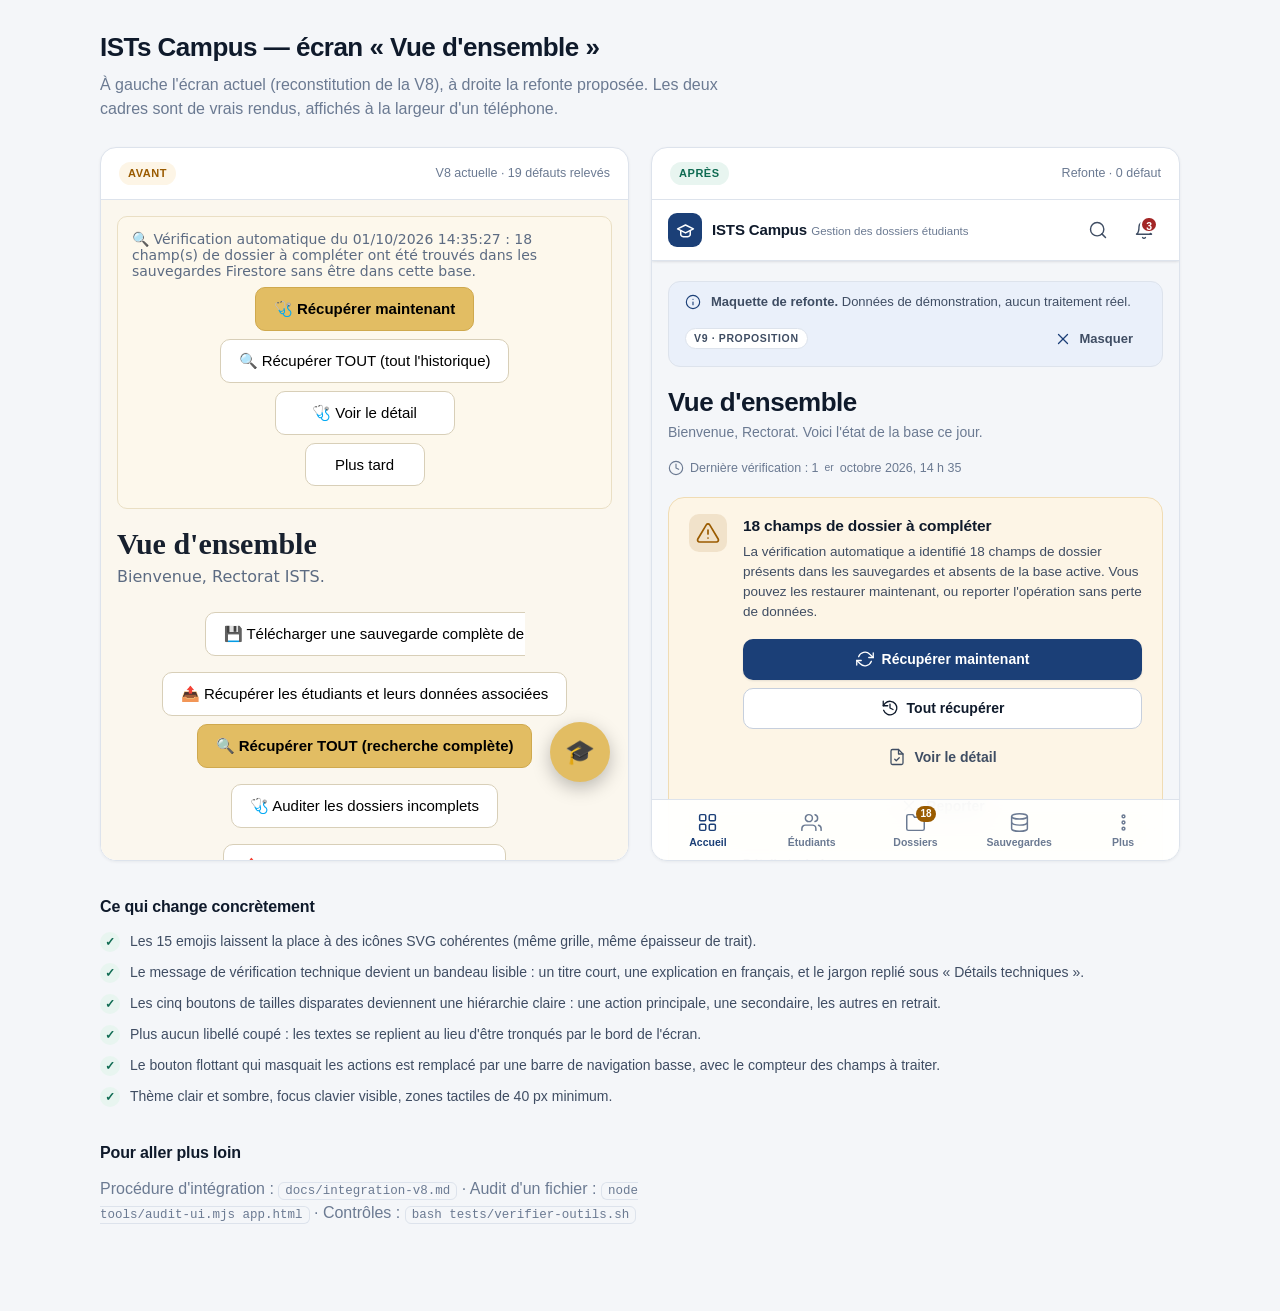
==== design/comparaison.html @ 503d5bab "docs(design): comparaison visuelle avant / après Page design/comparaison.html : les deux écrans côte" ====
<!DOCTYPE html>
<html lang="fr">
<head>
<meta charset="utf-8">
<meta name="viewport" content="width=device-width, initial-scale=1">
<meta name="color-scheme" content="light dark">
<title>Comparaison avant / après · ISTS Campus</title>
<style>
  :root{
    --fond:#f4f6f9; --carte:#fff; --bord:#dde3ec; --texte:#0f1a2b;
    --texte-2:#3f4d63; --muet:#6b7a92; --marque:#1b3f77; --accent:#2563eb;
    --ok:#0f6b52; --ok-fond:#e8f5f0; --alerte:#9a5b00; --alerte-fond:#fdf5e6;
    --police:-apple-system,BlinkMacSystemFont,"Segoe UI",Roboto,"Helvetica Neue",Arial,sans-serif;
  }
  @media (prefers-color-scheme:dark){
    :root{--fond:#0b1220;--carte:#111a2b;--bord:#26334b;--texte:#eaf0f8;
          --texte-2:#c2cddc;--muet:#93a2b8;--marque:#9dc0ff;--accent:#6ea8fe;
          --ok:#7fd8bd;--ok-fond:#122b25;--alerte:#f0c07a;--alerte-fond:#2c2413;}
  }
  *{box-sizing:border-box}
  body{margin:0;background:var(--fond);color:var(--texte);font-family:var(--police);
       line-height:1.5;padding:28px 18px 60px}
  .contenu{max-width:1080px;margin:0 auto}
  h1{font-size:26px;letter-spacing:-.02em;margin:0 0 6px}
  .intro{color:var(--muet);margin:0 0 26px;max-width:70ch}
  .grille{display:grid;gap:22px;grid-template-columns:1fr}
  @media (min-width:900px){.grille{grid-template-columns:1fr 1fr}}
  .colonne{background:var(--carte);border:1px solid var(--bord);border-radius:16px;
           overflow:hidden;box-shadow:0 1px 3px rgba(15,26,43,.06)}
  .entete{display:flex;align-items:center;gap:10px;padding:14px 18px;border-bottom:1px solid var(--bord);
          font-size:14px;font-weight:650}
  .pastille{font-size:11px;font-weight:700;letter-spacing:.05em;text-transform:uppercase;
            padding:3px 9px;border-radius:999px}
  .pastille--avant{background:var(--alerte-fond);color:var(--alerte)}
  .pastille--apres{background:var(--ok-fond);color:var(--ok)}
  .note{color:var(--muet);font-size:12.5px;font-weight:500;margin-left:auto}
  .cadre{background:#fff;padding:0;height:660px}
  .cadre iframe{width:100%;height:100%;border:0;display:block}
  h2{font-size:16px;margin:34px 0 12px;letter-spacing:-.01em}
  ul{list-style:none;padding:0;margin:0;display:grid;gap:10px}
  li{display:flex;gap:10px;align-items:flex-start;font-size:14px;color:var(--texte-2)}
  .coche{flex:0 0 auto;width:20px;height:20px;border-radius:50%;background:var(--ok-fond);color:var(--ok);
         display:grid;place-items:center;font-size:12px;font-weight:700;margin-top:1px}
  a{color:var(--accent)}
  code{background:var(--fond);border:1px solid var(--bord);border-radius:6px;padding:1px 6px;font-size:12.5px}
</style>
</head>
<body>
<div class="contenu">
  <h1>ISTs Campus — écran « Vue d'ensemble »</h1>
  <p class="intro">
    À gauche l'écran actuel (reconstitution de la V8), à droite la refonte proposée.
    Les deux cadres sont de vrais rendus, affichés à la largeur d'un téléphone.
  </p>

  <div class="grille">
    <section class="colonne">
      <div class="entete">
        <span class="pastille pastille--avant">Avant</span>
        <span class="note">V8 actuelle · 19 défauts relevés</span>
      </div>
      <div class="cadre"><iframe src="../tests/fixtures/avant-v8.html" title="Écran actuel" loading="lazy"></iframe></div>
    </section>

    <section class="colonne">
      <div class="entete">
        <span class="pastille pastille--apres">Après</span>
        <span class="note">Refonte · 0 défaut</span>
      </div>
      <div class="cadre"><iframe src="index.html" title="Écran refondu" loading="lazy"></iframe></div>
    </section>
  </div>

  <h2>Ce qui change concrètement</h2>
  <ul>
    <li><span class="coche">✓</span> Les 15 emojis laissent la place à des icônes SVG cohérentes (même grille, même épaisseur de trait).</li>
    <li><span class="coche">✓</span> Le message de vérification technique devient un bandeau lisible : un titre court, une explication en français, et le jargon replié sous « Détails techniques ».</li>
    <li><span class="coche">✓</span> Les cinq boutons de tailles disparates deviennent une hiérarchie claire : une action principale, une secondaire, les autres en retrait.</li>
    <li><span class="coche">✓</span> Plus aucun libellé coupé : les textes se replient au lieu d'être tronqués par le bord de l'écran.</li>
    <li><span class="coche">✓</span> Le bouton flottant qui masquait les actions est remplacé par une barre de navigation basse, avec le compteur des champs à traiter.</li>
    <li><span class="coche">✓</span> Thème clair et sombre, focus clavier visible, zones tactiles de 40 px minimum.</li>
  </ul>

  <h2>Pour aller plus loin</h2>
  <p class="intro">
    Procédure d'intégration : <code>docs/integration-v8.md</code> ·
    Audit d'un fichier : <code>node tools/audit-ui.mjs app.html</code> ·
    Contrôles : <code>bash tests/verifier-outils.sh</code>
  </p>
</div>
</body>
</html>
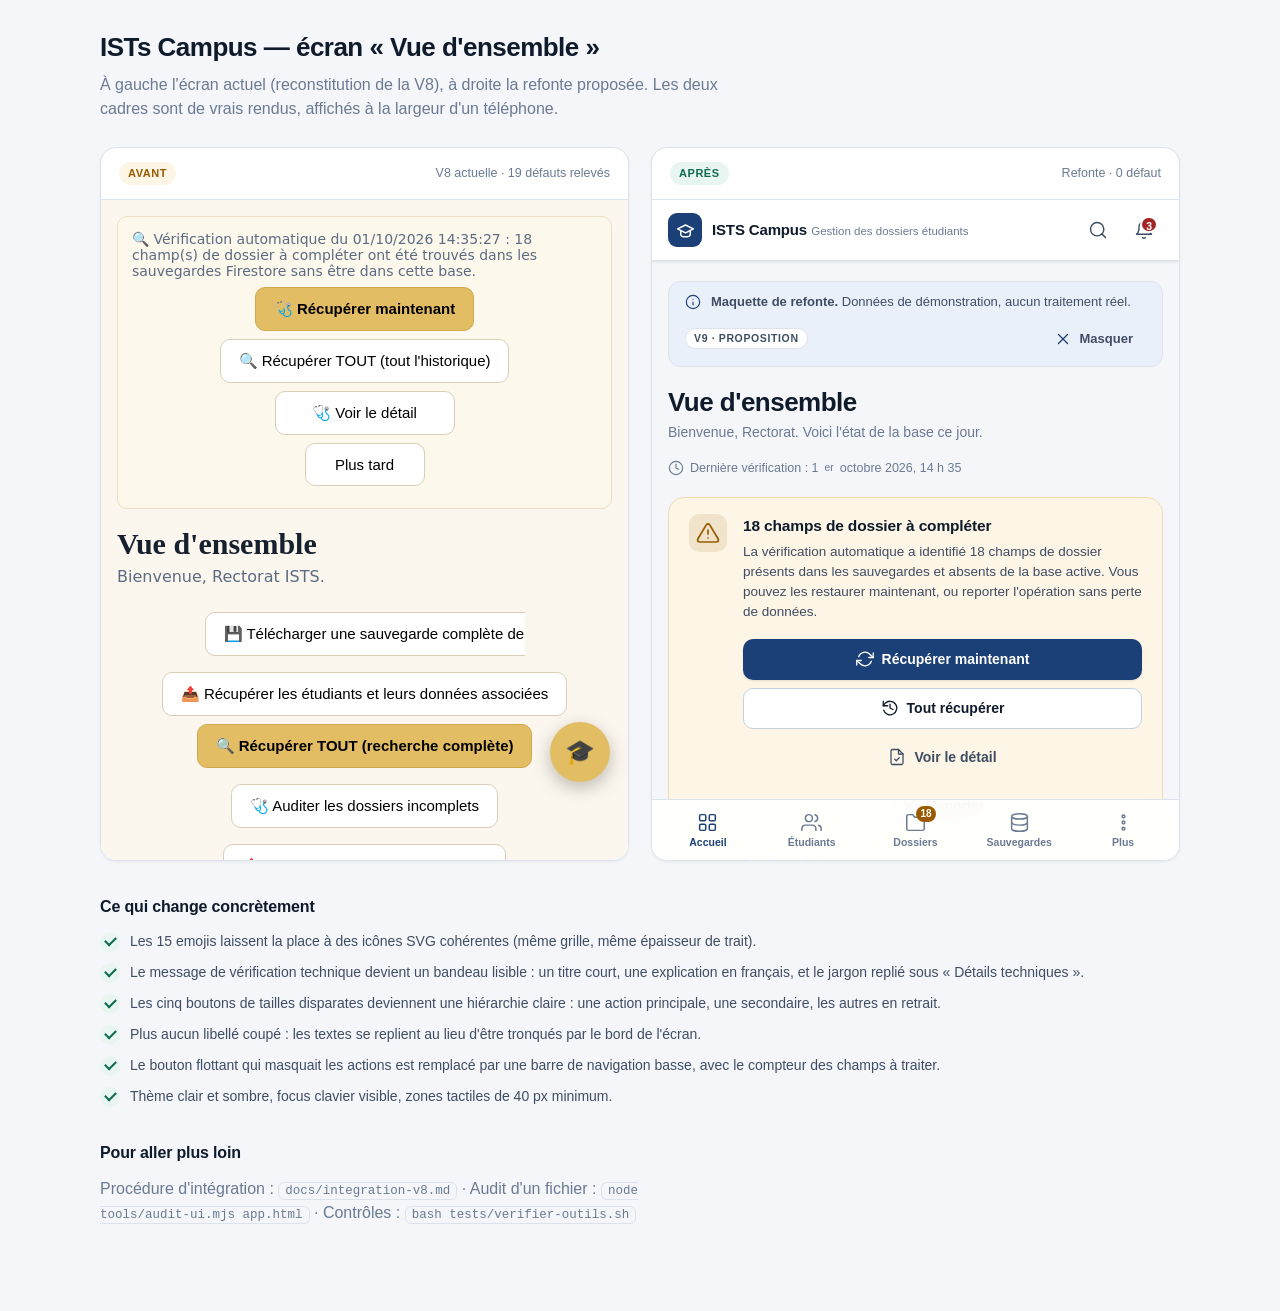
==== commit 4ce5145f: "fix(design): coches dessinées en CSS dans la comparaison Supprime les six derniers caractères typogr" ====
--- a/design/comparaison.html
+++ b/design/comparaison.html
@@ -40,7 +40,10 @@
   ul{list-style:none;padding:0;margin:0;display:grid;gap:10px}
   li{display:flex;gap:10px;align-items:flex-start;font-size:14px;color:var(--texte-2)}
   .coche{flex:0 0 auto;width:20px;height:20px;border-radius:50%;background:var(--ok-fond);color:var(--ok);
-         display:grid;place-items:center;font-size:12px;font-weight:700;margin-top:1px}
+         display:grid;place-items:center;margin-top:1px}
+  /* Coche dessinée en CSS : aucun caractère typographique détourné en icône */
+  .coche::after{content:"";width:5px;height:9px;border:solid currentColor;
+                border-width:0 2px 2px 0;transform:rotate(45deg) translate(-1px,-1px)}
   a{color:var(--accent)}
   code{background:var(--fond);border:1px solid var(--bord);border-radius:6px;padding:1px 6px;font-size:12.5px}
 </style>
@@ -73,12 +76,12 @@
 
   <h2>Ce qui change concrètement</h2>
   <ul>
-    <li><span class="coche">✓</span> Les 15 emojis laissent la place à des icônes SVG cohérentes (même grille, même épaisseur de trait).</li>
-    <li><span class="coche">✓</span> Le message de vérification technique devient un bandeau lisible : un titre court, une explication en français, et le jargon replié sous « Détails techniques ».</li>
-    <li><span class="coche">✓</span> Les cinq boutons de tailles disparates deviennent une hiérarchie claire : une action principale, une secondaire, les autres en retrait.</li>
-    <li><span class="coche">✓</span> Plus aucun libellé coupé : les textes se replient au lieu d'être tronqués par le bord de l'écran.</li>
-    <li><span class="coche">✓</span> Le bouton flottant qui masquait les actions est remplacé par une barre de navigation basse, avec le compteur des champs à traiter.</li>
-    <li><span class="coche">✓</span> Thème clair et sombre, focus clavier visible, zones tactiles de 40 px minimum.</li>
+    <li><span class="coche" aria-hidden="true"></span> Les 15 emojis laissent la place à des icônes SVG cohérentes (même grille, même épaisseur de trait).</li>
+    <li><span class="coche" aria-hidden="true"></span> Le message de vérification technique devient un bandeau lisible : un titre court, une explication en français, et le jargon replié sous « Détails techniques ».</li>
+    <li><span class="coche" aria-hidden="true"></span> Les cinq boutons de tailles disparates deviennent une hiérarchie claire : une action principale, une secondaire, les autres en retrait.</li>
+    <li><span class="coche" aria-hidden="true"></span> Plus aucun libellé coupé : les textes se replient au lieu d'être tronqués par le bord de l'écran.</li>
+    <li><span class="coche" aria-hidden="true"></span> Le bouton flottant qui masquait les actions est remplacé par une barre de navigation basse, avec le compteur des champs à traiter.</li>
+    <li><span class="coche" aria-hidden="true"></span> Thème clair et sombre, focus clavier visible, zones tactiles de 40 px minimum.</li>
   </ul>
 
   <h2>Pour aller plus loin</h2>
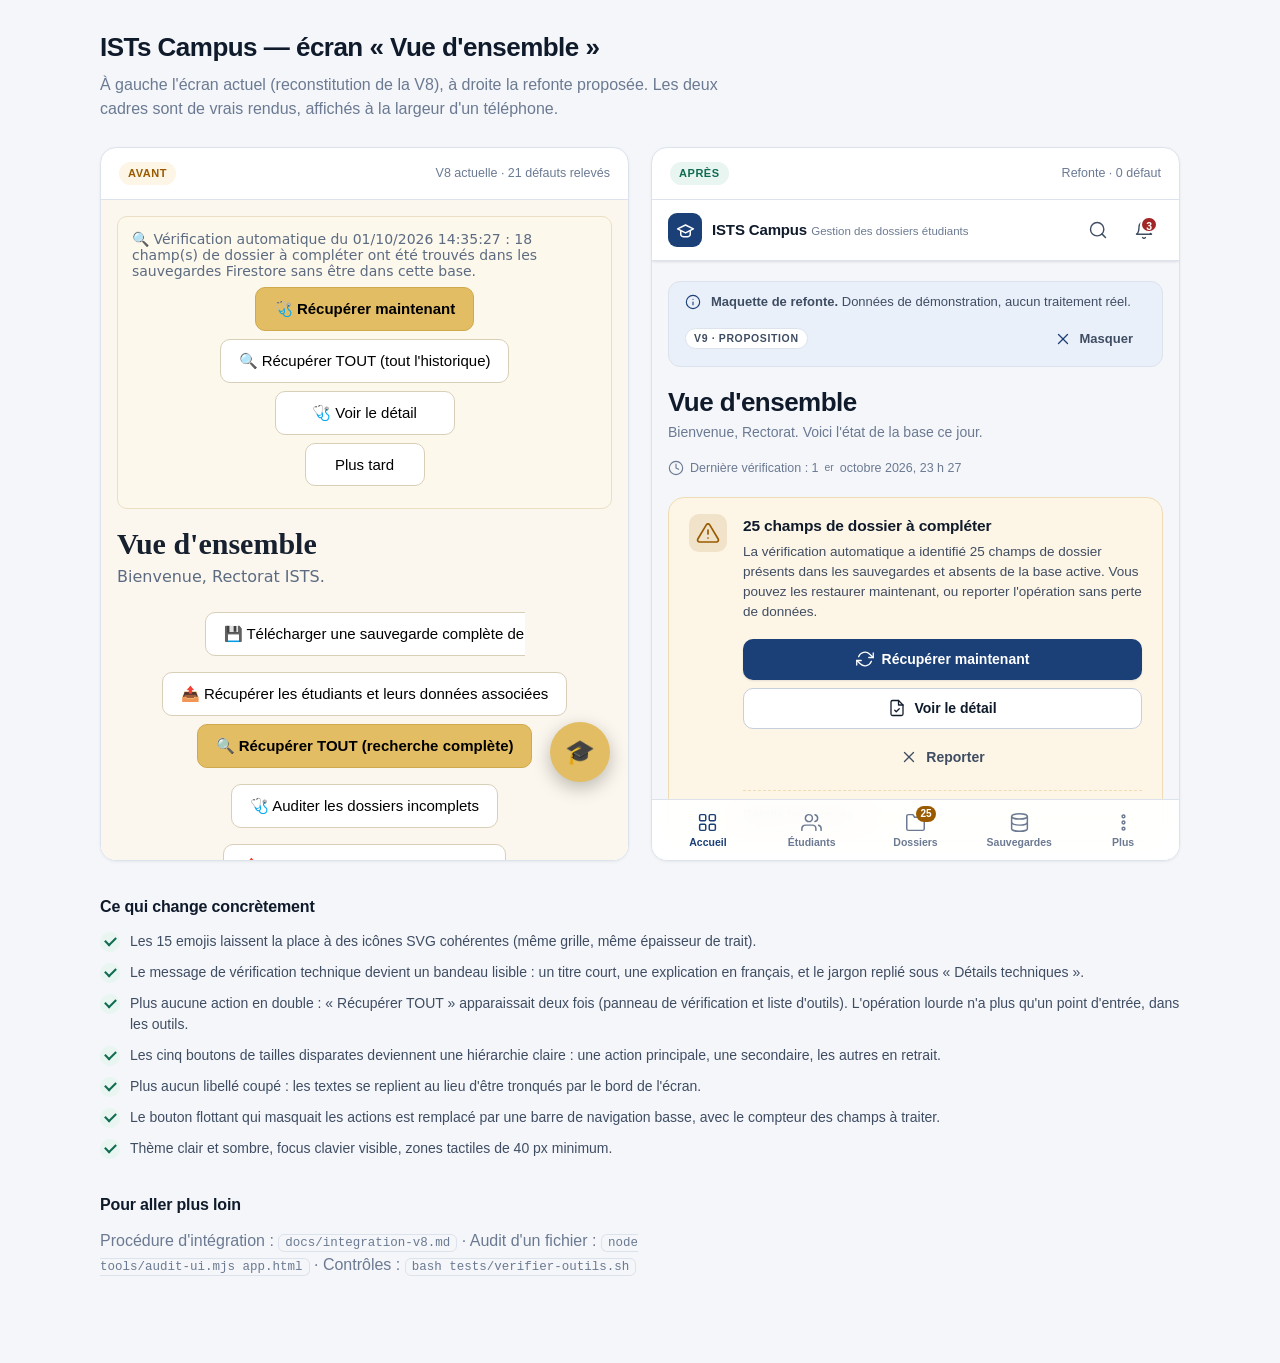
==== commit 869599f4: "fix(interface): « Récupérer TOUT » n'est plus proposé deux fois Constaté sur la capture du 01/10/202" ====
--- a/design/comparaison.html
+++ b/design/comparaison.html
@@ -60,7 +60,7 @@
     <section class="colonne">
       <div class="entete">
         <span class="pastille pastille--avant">Avant</span>
-        <span class="note">V8 actuelle · 19 défauts relevés</span>
+        <span class="note">V8 actuelle · 21 défauts relevés</span>
       </div>
       <div class="cadre"><iframe src="../tests/fixtures/avant-v8.html" title="Écran actuel" loading="lazy"></iframe></div>
     </section>
@@ -78,6 +78,7 @@
   <ul>
     <li><span class="coche" aria-hidden="true"></span> Les 15 emojis laissent la place à des icônes SVG cohérentes (même grille, même épaisseur de trait).</li>
     <li><span class="coche" aria-hidden="true"></span> Le message de vérification technique devient un bandeau lisible : un titre court, une explication en français, et le jargon replié sous « Détails techniques ».</li>
+    <li><span class="coche" aria-hidden="true"></span> Plus aucune action en double : « Récupérer TOUT » apparaissait deux fois (panneau de vérification et liste d'outils). L'opération lourde n'a plus qu'un point d'entrée, dans les outils.</li>
     <li><span class="coche" aria-hidden="true"></span> Les cinq boutons de tailles disparates deviennent une hiérarchie claire : une action principale, une secondaire, les autres en retrait.</li>
     <li><span class="coche" aria-hidden="true"></span> Plus aucun libellé coupé : les textes se replient au lieu d'être tronqués par le bord de l'écran.</li>
     <li><span class="coche" aria-hidden="true"></span> Le bouton flottant qui masquait les actions est remplacé par une barre de navigation basse, avec le compteur des champs à traiter.</li>
